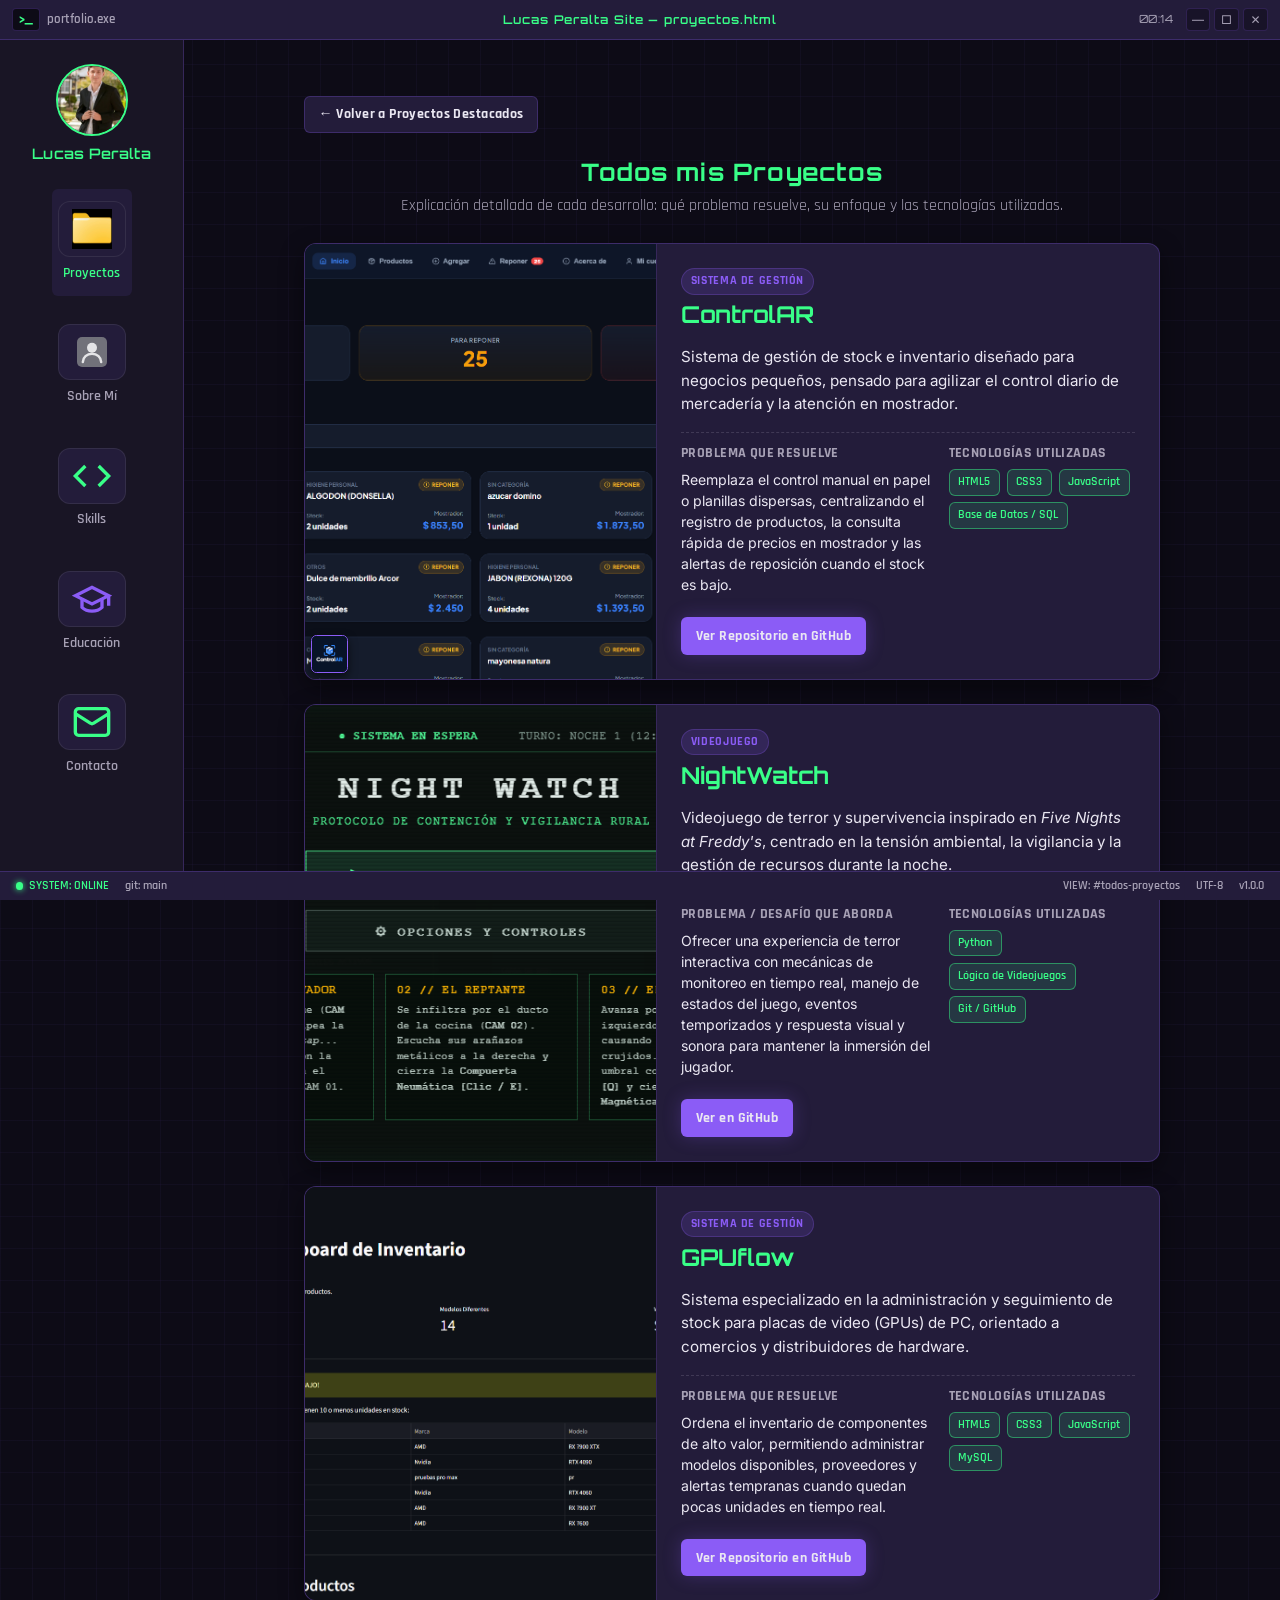
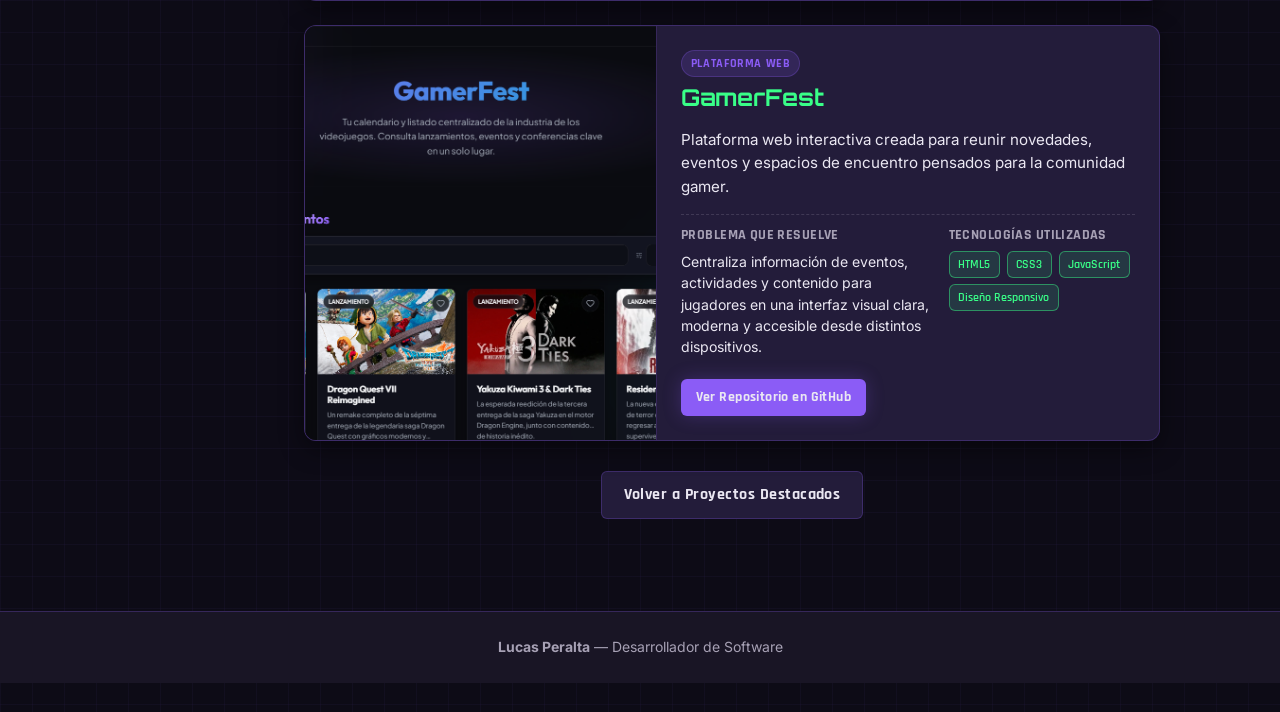
==== proyectos.html @ d5187423 "se modularizó el style.css y está todo más organizado" ====
<!DOCTYPE html>
<html lang="es">

<head>
    <meta charset="UTF-8">
    <meta name="viewport" content="width=device-width, initial-scale=1.0">
    <meta name="description"
        content="Catálogo completo de proyectos de Lucas Peralta: explicación detallada, tecnologías utilizadas y problemas que resuelve.">
    <title>Todos mis Proyectos — Lucas Peralta Site</title>
    <link rel="preconnect" href="https://fonts.googleapis.com">
    <link rel="preconnect" href="https://fonts.gstatic.com" crossorigin>
    <link
        href="https://fonts.googleapis.com/css2?family=Inter:wght@400;500;600&family=Orbitron:wght@600;700&family=Rajdhani:wght@600;700&display=swap"
        rel="stylesheet">
    <link rel="stylesheet" href="css/reset.css">
    <link rel="stylesheet" href="css/styles.css">
</head>

<body>
    <a href="#contenido-principal" class="skip-link">Saltar al contenido principal</a>
    <header class="window-topbar" role="banner">
        <div class="window-topbar__left">
            <span class="window-topbar__app-icon" aria-hidden="true">&gt;_</span>
            <span class="window-topbar__app-name">portfolio.exe</span>
        </div>

        <span class="window-topbar__title">Lucas Peralta Site — proyectos.html</span>

        <div class="window-topbar__right">
            <span id="system-clock" class="window-topbar__clock" aria-label="Hora local">--:--</span>
            <div class="window-controls" role="group" aria-label="Controles de ventana">
                <button type="button" id="btn-win-minimize" class="window-control-btn" title="Minimizar ventana"
                    aria-label="Minimizar ventana" aria-pressed="false">
                    <span aria-hidden="true">&#8212;</span>
                </button>
                <button type="button" id="btn-win-maximize" class="window-control-btn" title="Alternar ancho completo"
                    aria-label="Alternar ancho completo" aria-pressed="false">
                    <span aria-hidden="true">&#9633;</span>
                </button>
                <button type="button" id="btn-win-close" class="window-control-btn window-control-btn--close"
                    title="Abrir consola del sistema" aria-label="Cerrar ventana y abrir consola del sistema">
                    <span aria-hidden="true">&#10005;</span>
                </button>
            </div>
        </div>
    </header>

    <div id="minimized-banner" class="minimized-banner" hidden>
        <p>Ventana <strong>Lucas Peralta Site</strong> minimizada en segundo plano.</p>
        <button type="button" id="btn-win-restore" class="btn btn--primary btn--sm">Restaurar ventana</button>
    </div>

    <div class="app-layout">
        <aside class="sidebar-nav" aria-label="Navegación principal del portfolio">
            <div class="sidebar-nav__inner">
                <a href="index.html#inicio" class="sidebar-profile" aria-label="Ir al inicio - Lucas Peralta">
                    <span class="sidebar-profile__avatar">
                        <img src="assets/icons/WhatsApp%20Image%202026-11-20%20at%2013.54.47.jpeg"
                            alt="Fotografía de perfil de Lucas Peralta" width="72" height="72">
                    </span>
                    <span class="sidebar-profile__name">Lucas Peralta</span>
                </a>
                <button type="button" id="nav-toggle" class="nav-toggle" aria-expanded="false" aria-controls="nav-menu">
                    <svg class="nav-toggle__icon" viewBox="0 0 24 24" fill="none" stroke="currentColor" stroke-width="2"
                        aria-hidden="true">
                        <line x1="3" y1="6" x2="21" y2="6"></line>
                        <line x1="3" y1="12" x2="21" y2="12"></line>
                        <line x1="3" y1="18" x2="21" y2="18"></line>
                    </svg>
                    <span>Menú</span>
                </button>

                <nav aria-label="Secciones del sitio">
                    <ul id="nav-menu" class="nav-menu">
                        <li class="nav-menu__item">
                            <a href="proyectos.html" class="nav-link is-active" aria-current="page">
                                <span class="nav-link__icon-box" aria-hidden="true">
                                    <img src="assets/icons/images%20(1).jpg" alt="" width="40" height="40">
                                </span>
                                <span>Proyectos</span>
                            </a>
                        </li>
                        <li class="nav-menu__item">
                            <a href="index.html#sobre-mi" class="nav-link">
                                <span class="nav-link__icon-box" aria-hidden="true">
                                    <svg viewBox="0 0 48 48" fill="none">
                                        <rect x="6" y="6" width="36" height="36" rx="6" fill="#71717A" />
                                        <circle cx="24" cy="19" r="6" fill="#E4E4E7" />
                                        <path d="M13 36C13 30.4772 17.9249 26 24 26C30.0751 26 35 30.4772 35 36"
                                            stroke="#E4E4E7" stroke-width="3" stroke-linecap="round" />
                                    </svg>
                                </span>
                                <span>Sobre Mí</span>
                            </a>
                        </li>
                        <li class="nav-menu__item">
                            <a href="index.html#conocimientos" class="nav-link">
                                <span class="nav-link__icon-box" aria-hidden="true">
                                    <svg viewBox="0 0 24 24" fill="none" stroke="#39FF88" stroke-width="2">
                                        <polyline points="16 18 22 12 16 6"></polyline>
                                        <polyline points="8 6 2 12 8 18"></polyline>
                                    </svg>
                                </span>
                                <span>Skills</span>
                            </a>
                        </li>
                        <li class="nav-menu__item">
                            <a href="index.html#educacion" class="nav-link">
                                <span class="nav-link__icon-box" aria-hidden="true">
                                    <svg viewBox="0 0 24 24" fill="none" stroke="#8B5CF6" stroke-width="2">
                                        <path d="M22 10v6M2 10l10-5 10 5-10 5z"></path>
                                        <path d="M6 12v5c3 3 9 3 12 0v-5"></path>
                                    </svg>
                                </span>
                                <span>Educación</span>
                            </a>
                        </li>
                        <li class="nav-menu__item">
                            <a href="index.html#contacto" class="nav-link">
                                <span class="nav-link__icon-box" aria-hidden="true">
                                    <svg viewBox="0 0 24 24" fill="none" stroke="#39FF88" stroke-width="2">
                                        <rect x="2" y="4" width="20" height="16" rx="2"></rect>
                                        <path d="m22 7-8.97 5.7a1.94 1.94 0 0 1-2.06 0L2 7"></path>
                                    </svg>
                                </span>
                                <span>Contacto</span>
                            </a>
                        </li>
                    </ul>
                </nav>
            </div>
        </aside>

        <!-- Contenido Principal -->
        <main id="contenido-principal" class="main-content">

            <section id="todos-proyectos" class="section-block" aria-labelledby="titulo-todos-proyectos">
                <div class="page-back-bar reveal-item">
                    <a href="index.html#proyectos" class="btn btn--outline btn--sm">
                        &#8592; Volver a Proyectos Destacados
                    </a>
                </div>

                <div class="section-header">
                    <h1 id="titulo-todos-proyectos" class="section-title">Todos mis Proyectos</h1>
                    <p class="section-subtitle">
                        Explicación detallada de cada desarrollo: qué problema resuelve, su enfoque y las tecnologías
                        utilizadas.
                    </p>
                </div>

                <div class="projects-detail-list">

                    <!-- Proyecto 1: ControlAR -->
                    <article class="project-detail-card reveal-item">
                        <div class="project-detail-card__media">
                            <img src="assets/icons/Captura%20de%20pantalla%202026-11-19%20201051.png"
                                alt="Captura de pantalla del sistema ControlAR" width="480" height="300">
                            <span class="project-card__logo-badge" title="Logo oficial de ControlAR">
                                <img src="assets/icons/ControlARimagen.png" alt="Logo de ControlAR" width="38"
                                    height="38">
                            </span>
                        </div>

                        <div class="project-detail-card__content">
                            <div class="project-detail-card__header">
                                <span class="project-detail-card__category">Sistema de Gestión</span>
                                <h2 class="project-detail-card__title">ControlAR</h2>
                            </div>

                            <p class="project-detail-card__summary">
                                Sistema de gestión de stock e inventario diseñado para negocios pequeños, pensado para
                                agilizar el control diario de mercadería y la atención en mostrador.
                            </p>

                            <div class="project-detail-card__blocks">
                                <div class="project-detail-block">
                                    <h3 class="project-detail-block__heading">Problema que resuelve</h3>
                                    <p class="project-detail-block__text">
                                        Reemplaza el control manual en papel o planillas dispersas, centralizando el
                                        registro de productos, la consulta rápida de precios en mostrador y las alertas
                                        de reposición cuando el stock es bajo.
                                    </p>
                                </div>

                                <div class="project-detail-block">
                                    <h3 class="project-detail-block__heading">Tecnologías utilizadas</h3>
                                    <ul class="tech-tags" aria-label="Tecnologías de ControlAR">
                                        <li class="tech-tag">HTML5</li>
                                        <li class="tech-tag">CSS3</li>
                                        <li class="tech-tag">JavaScript</li>
                                        <li class="tech-tag">Base de Datos / SQL</li>
                                    </ul>
                                </div>
                            </div>

                            <div class="project-detail-card__actions">
                                <a href="https://github.com/lucasperalta10/ControlARsistema" target="_blank"
                                    rel="noopener noreferrer" class="btn btn--primary btn--sm">
                                    Ver Repositorio en GitHub
                                </a>
                            </div>
                        </div>
                    </article>

                    <!-- Proyecto 2: NightWatch -->
                    <article class="project-detail-card reveal-item">
                        <div class="project-detail-card__media">
                            <img src="assets/icons/Captura%20de%20pantalla%202026-11-19%20204404.png"
                                alt="Captura de pantalla del videojuego NightWatch" width="480" height="300">
                        </div>

                        <div class="project-detail-card__content">
                            <div class="project-detail-card__header">
                                <span class="project-detail-card__category">Videojuego</span>
                                <h2 class="project-detail-card__title">NightWatch</h2>
                            </div>

                            <p class="project-detail-card__summary">
                                Videojuego de terror y supervivencia inspirado en <em>Five Nights at Freddy's</em>,
                                centrado en la tensión ambiental, la vigilancia y la gestión de recursos durante la
                                noche.
                            </p>

                            <div class="project-detail-card__blocks">
                                <div class="project-detail-block">
                                    <h3 class="project-detail-block__heading">Problema / Desafío que aborda</h3>
                                    <p class="project-detail-block__text">
                                        Ofrecer una experiencia de terror interactiva con mecánicas de monitoreo en
                                        tiempo real, manejo de estados del juego, eventos temporizados y respuesta visual
                                        y sonora para mantener la inmersión del jugador.
                                    </p>
                                </div>

                                <div class="project-detail-block">
                                    <h3 class="project-detail-block__heading">Tecnologías utilizadas</h3>
                                    <ul class="tech-tags" aria-label="Tecnologías de NightWatch">
                                        <li class="tech-tag">Python</li>
                                        <li class="tech-tag">Lógica de Videojuegos</li>
                                        <li class="tech-tag">Git / GitHub</li>
                                    </ul>
                                </div>
                            </div>

                            <div class="project-detail-card__actions">
                                <a href="https://github.com/lucasperalta10" target="_blank" rel="noopener noreferrer"
                                    class="btn btn--primary btn--sm">
                                    Ver en GitHub
                                </a>
                            </div>
                        </div>
                    </article>

                    <!-- Proyecto 3: GPUflow -->
                    <article class="project-detail-card reveal-item">
                        <div class="project-detail-card__media">
                            <img src="assets/icons/Captura%20de%20pantalla%202026-11-19%20203819.png"
                                alt="Captura de pantalla del sistema GPUflow" width="480" height="300">
                        </div>

                        <div class="project-detail-card__content">
                            <div class="project-detail-card__header">
                                <span class="project-detail-card__category">Sistema de Gestión</span>
                                <h2 class="project-detail-card__title">GPUflow</h2>
                            </div>

                            <p class="project-detail-card__summary">
                                Sistema especializado en la administración y seguimiento de stock para placas de video
                                (GPUs) de PC, orientado a comercios y distribuidores de hardware.
                            </p>

                            <div class="project-detail-card__blocks">
                                <div class="project-detail-block">
                                    <h3 class="project-detail-block__heading">Problema que resuelve</h3>
                                    <p class="project-detail-block__text">
                                        Ordena el inventario de componentes de alto valor, permitiendo administrar
                                        modelos disponibles, proveedores y alertas tempranas cuando quedan pocas
                                        unidades en tiempo real.
                                    </p>
                                </div>

                                <div class="project-detail-block">
                                    <h3 class="project-detail-block__heading">Tecnologías utilizadas</h3>
                                    <ul class="tech-tags" aria-label="Tecnologías de GPUflow">
                                        <li class="tech-tag">HTML5</li>
                                        <li class="tech-tag">CSS3</li>
                                        <li class="tech-tag">JavaScript</li>
                                        <li class="tech-tag">MySQL</li>
                                    </ul>
                                </div>
                            </div>

                            <div class="project-detail-card__actions">
                                <a href="https://github.com/lucasperalta10/GPUflowRenovado" target="_blank"
                                    rel="noopener noreferrer" class="btn btn--primary btn--sm">
                                    Ver Repositorio en GitHub
                                </a>
                            </div>
                        </div>
                    </article>

                    <!-- Proyecto 4: GamerFest -->
                    <article class="project-detail-card reveal-item">
                        <div class="project-detail-card__media">
                            <img src="assets/icons/Captura%20de%20pantalla%202026-11-19%20205511.png"
                                alt="Captura de pantalla de la plataforma GamerFest" width="480" height="300">
                        </div>

                        <div class="project-detail-card__content">
                            <div class="project-detail-card__header">
                                <span class="project-detail-card__category">Plataforma Web</span>
                                <h2 class="project-detail-card__title">GamerFest</h2>
                            </div>

                            <p class="project-detail-card__summary">
                                Plataforma web interactiva creada para reunir novedades, eventos y espacios de encuentro
                                pensados para la comunidad gamer.
                            </p>

                            <div class="project-detail-card__blocks">
                                <div class="project-detail-block">
                                    <h3 class="project-detail-block__heading">Problema que resuelve</h3>
                                    <p class="project-detail-block__text">
                                        Centraliza información de eventos, actividades y contenido para jugadores en una
                                        interfaz visual clara, moderna y accesible desde distintos dispositivos.
                                    </p>
                                </div>

                                <div class="project-detail-block">
                                    <h3 class="project-detail-block__heading">Tecnologías utilizadas</h3>
                                    <ul class="tech-tags" aria-label="Tecnologías de GamerFest">
                                        <li class="tech-tag">HTML5</li>
                                        <li class="tech-tag">CSS3</li>
                                        <li class="tech-tag">JavaScript</li>
                                        <li class="tech-tag">Diseño Responsivo</li>
                                    </ul>
                                </div>
                            </div>

                            <div class="project-detail-card__actions">
                                <a href="https://github.com/lucasperalta10/GamerFest" target="_blank"
                                    rel="noopener noreferrer" class="btn btn--primary btn--sm">
                                    Ver Repositorio en GitHub
                                </a>
                            </div>
                        </div>
                    </article>

                </div>

                <div class="section-cta">
                    <a href="index.html#proyectos" class="btn btn--outline">Volver a Proyectos Destacados</a>
                </div>
            </section>

        </main>
    </div>

    <!-- Pie de página -->
    <footer class="site-footer">
        <div class="site-footer__inner">
            <p><strong>Lucas Peralta</strong> — Desarrollador de Software</p>
        </div>
    </footer>

    <!-- Barra de estado inferior estilo Software / IDE -->
    <div class="status-bar" role="status" aria-label="Estado del sistema">
        <div class="status-bar__left">
            <span class="status-bar__item status-bar__item--online">
                <span class="status-dot" aria-hidden="true"></span>
                SYSTEM: ONLINE
            </span>
            <span class="status-bar__item status-bar__hide-xs">git: main</span>
        </div>
        <div class="status-bar__right">
            <span id="status-active-view" class="status-bar__item">VIEW: #todos-proyectos</span>
            <span class="status-bar__item status-bar__hide-xs">UTF-8</span>
            <span class="status-bar__item">v1.0.0</span>
        </div>
    </div>

    <!-- Consola / Terminal del Sistema -->
    <div id="system-terminal" class="terminal-overlay" role="dialog" aria-modal="true"
        aria-labelledby="terminal-title" hidden>
        <div class="terminal-window">
            <div class="terminal-window__header">
                <div class="terminal-window__title-group">
                    <span class="terminal-window__badge" aria-hidden="true">&gt;_</span>
                    <span id="terminal-title" class="terminal-window__title">terminal.exe — lucas@portfolio</span>
                </div>
                <button type="button" id="btn-terminal-exit" class="btn btn--outline btn--sm">
                    Volver a portfolio.exe
                </button>
            </div>
            <div id="terminal-body" class="terminal-window__body">
                <div id="terminal-output" class="terminal-output" aria-live="polite"></div>
                <form id="terminal-form" class="terminal-input-row" autocomplete="off">
                    <label for="terminal-input" class="terminal-prompt-label">lucas@portfolio:~$</label>
                    <input type="text" id="terminal-input" class="terminal-input" spellcheck="false"
                        aria-label="Ingresar comando en la consola">
                </form>
            </div>
        </div>
    </div>

    <script src="js/main.js"></script>
    <script src="js/terminal.js"></script>
</body>

</html>
---- css/styles.css ----
/* ==========================================================================
   Portfolio Personal — Lucas Peralta
   Hoja de estilos principal modularizada según Atomic Design
   ========================================================================== */

/* 1. ÁTOMOS (Tokens, Base y Componentes Básicos) */
@import url('atoms/variables.css');
@import url('atoms/base.css');
@import url('atoms/buttons-tags.css');

/* 2. MOLÉCULAS (Unidades funcionales simples) */
@import url('molecules/cards.css');

/* 3. ORGANISMOS (Secciones complejas y bloques funcionales) */
@import url('organisms/sections.css');
@import url('organisms/terminal.css');

/* 4. PLANTILLAS Y PÁGINAS (Layout general y responsive de escritorio) */
@import url('templates/layout.css');
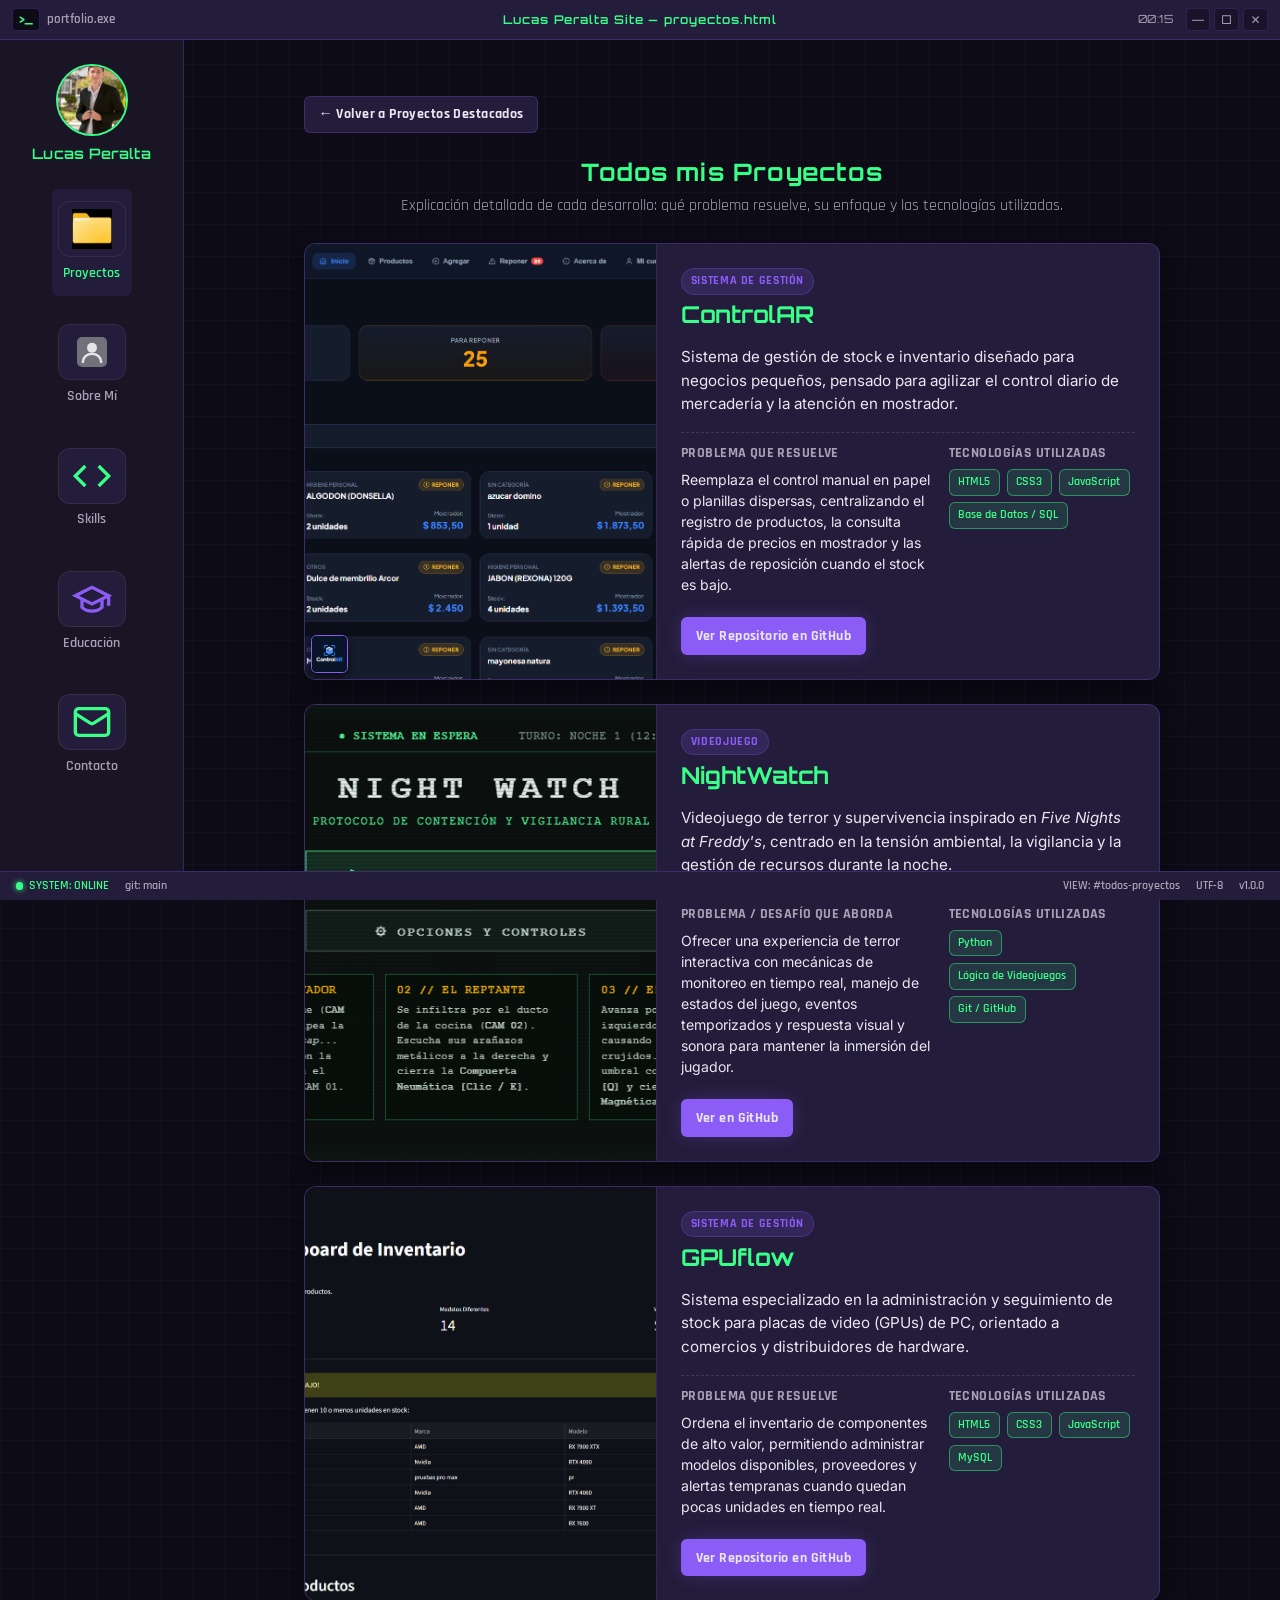
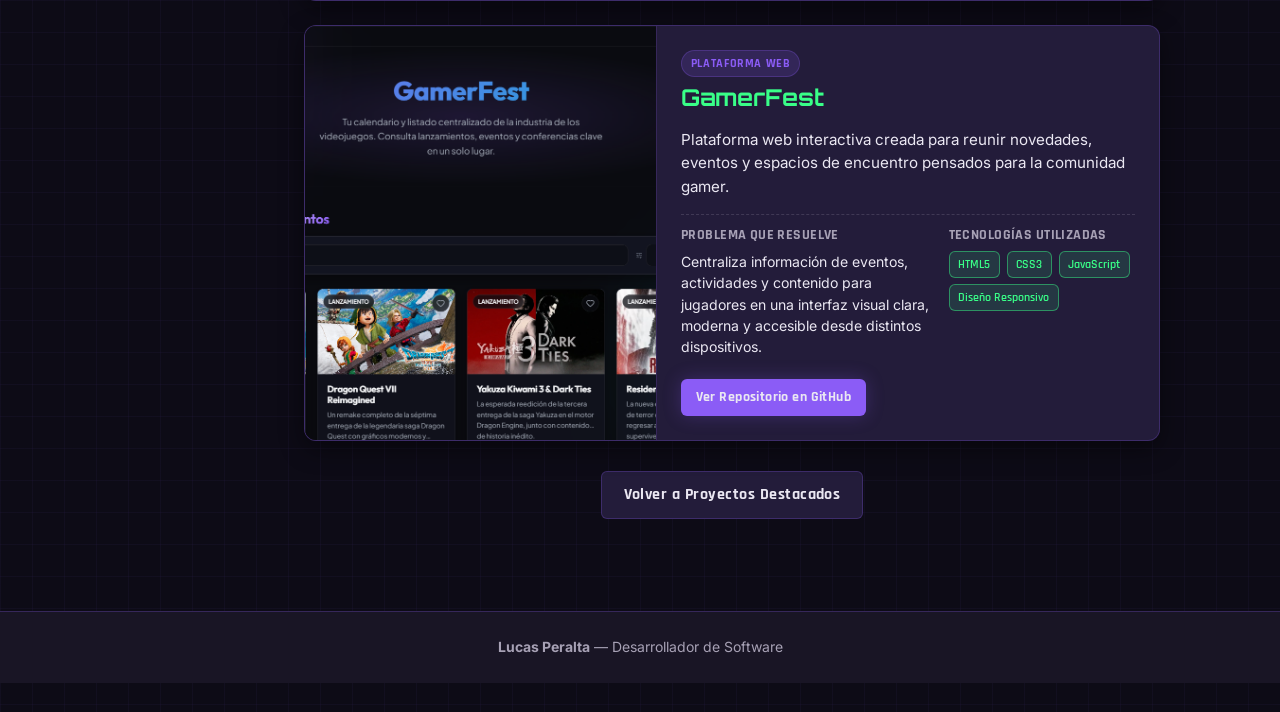
==== commit 7c09d5f1: "se quitaron los import de style..css que generaban varios errores en la web" ====
--- a/proyectos.html
+++ b/proyectos.html
@@ -13,7 +13,13 @@
         href="https://fonts.googleapis.com/css2?family=Inter:wght@400;500;600&family=Orbitron:wght@600;700&family=Rajdhani:wght@600;700&display=swap"
         rel="stylesheet">
     <link rel="stylesheet" href="css/reset.css">
-    <link rel="stylesheet" href="css/styles.css">
+    <link rel="stylesheet" href="css/atoms/variables.css">
+    <link rel="stylesheet" href="css/atoms/base.css">
+    <link rel="stylesheet" href="css/atoms/buttons-tags.css">
+    <link rel="stylesheet" href="css/molecules/cards.css">
+    <link rel="stylesheet" href="css/organisms/sections.css">
+    <link rel="stylesheet" href="css/organisms/terminal.css">
+    <link rel="stylesheet" href="css/templates/layout.css">
 </head>
 
 <body>
--- a/css/atoms/variables.css
+++ b/css/atoms/variables.css
@@ -0,0 +1,52 @@
+/* ==========================================================================
+   ÁTOMOS: Tokens de Diseño (Variables CSS globales)
+   ========================================================================== */
+
+:root {
+  --color-bg: #0D0B16;
+  --color-surface: #191525;
+  --color-surface-elevated: #231C3A;
+  --color-primary: #8B5CF6;
+  --color-primary-hover: #9F75FF;
+  --color-primary-soft: rgba(139, 92, 246, 0.16);
+  --color-accent: #39FF88;
+  --color-accent-soft: rgba(57, 255, 136, 0.12);
+  --color-text: #EAE7F2;
+  --color-text-muted: #A7A1B5;
+  --color-border: rgba(139, 92, 246, 0.25);
+  --color-border-strong: rgba(57, 255, 136, 0.45);
+  --color-warning: #FBBF24;
+  --color-warning-bg: rgba(251, 191, 36, 0.12);
+  --color-error: #F87171;
+  --color-error-bg: rgba(248, 113, 113, 0.12);
+
+  /* Tipografías con fallbacks seguros de sistema */
+  --font-heading: 'Orbitron', 'Segoe UI', Roboto, Helvetica, Arial, sans-serif;
+  --font-subheading: 'Rajdhani', 'Segoe UI', Roboto, Helvetica, Arial, sans-serif;
+  --font-body: 'Inter', system-ui, -apple-system, 'Segoe UI', Roboto, sans-serif;
+
+  /* Espaciados y layout */
+  --space-xs: 0.375rem;
+  --space-sm: 0.75rem;
+  --space-md: 1rem;
+  --space-lg: 1.5rem;
+  --space-xl: 2.25rem;
+  --space-2xl: 3.5rem;
+
+  --radius-sm: 0.375rem;
+  --radius-md: 0.75rem;
+  --radius-lg: 1rem;
+  --radius-full: 9999px;
+
+  --topbar-height: 2.5rem;
+  --statusbar-height: 1.85rem;
+  --mobile-nav-height: 4.25rem;
+  --sidebar-width: 11.5rem;
+  --container-max: 72rem;
+
+  --shadow-card: 0 8px 24px rgba(0, 0, 0, 0.45);
+  --shadow-glow: 0 0 18px rgba(139, 92, 246, 0.25);
+  --transition-fast: 180ms ease;
+  --transition-base: 260ms ease;
+}
+
--- a/css/atoms/base.css
+++ b/css/atoms/base.css
@@ -0,0 +1,89 @@
+/* ==========================================================================
+   ÁTOMOS: Base, Accesibilidad y Elementos Primitivos
+   ========================================================================== */
+
+body {
+  background-color: var(--color-bg);
+  background-image:
+    linear-gradient(rgba(139, 92, 246, 0.045) 1px, transparent 1px),
+    linear-gradient(90deg, rgba(139, 92, 246, 0.045) 1px, transparent 1px);
+  background-size: 32px 32px;
+  color: var(--color-text);
+  font-family: var(--font-body);
+  overflow-x: hidden;
+}
+
+/* Scrollbar personalizada estilo software oscuro */
+::-webkit-scrollbar {
+  width: 8px;
+  height: 8px;
+}
+
+::-webkit-scrollbar-track {
+  background: var(--color-bg);
+}
+
+::-webkit-scrollbar-thumb {
+  background: var(--color-surface-elevated);
+  border: 1px solid var(--color-border);
+  border-radius: var(--radius-full);
+}
+
+::-webkit-scrollbar-thumb:hover {
+  background: var(--color-primary);
+}
+
+/* Desplazamiento con margen para que los títulos nunca queden ocultos bajo barras fijas */
+section[id] {
+  scroll-margin-top: calc(var(--topbar-height) + var(--mobile-nav-height) + 1rem);
+}
+
+/* Foco visible de alto contraste para navegación por teclado */
+:focus-visible {
+  outline: 2px solid var(--color-accent);
+  outline-offset: 3px;
+}
+
+/* Enlace de salto directo al contenido principal */
+.skip-link {
+  position: absolute;
+  top: -100%;
+  left: var(--space-md);
+  z-index: 1000;
+  padding: var(--space-sm) var(--space-md);
+  background-color: var(--color-primary);
+  color: var(--color-text);
+  font-family: var(--font-subheading);
+  font-weight: 700;
+  border-radius: var(--radius-sm);
+  transition: top var(--transition-fast);
+}
+
+.skip-link:focus {
+  top: var(--space-sm);
+}
+
+.sr-only {
+  position: absolute;
+  width: 1px;
+  height: 1px;
+  padding: 0;
+  margin: -1px;
+  overflow: hidden;
+  clip: rect(0, 0, 0, 0);
+  white-space: nowrap;
+  border: 0;
+}
+
+/* Animaciones discretas de aparición */
+.reveal-item {
+  opacity: 1;
+  transform: translateY(0);
+  transition: opacity 320ms ease-out, transform 320ms ease-out;
+}
+
+.js-enabled .reveal-item.is-hidden {
+  opacity: 0;
+  transform: translateY(14px);
+}
+
--- a/css/atoms/buttons-tags.css
+++ b/css/atoms/buttons-tags.css
@@ -0,0 +1,155 @@
+/* ==========================================================================
+   ÁTOMOS: Botones, Tags, Badges y Campos de Formulario
+   ========================================================================== */
+
+/* Botones */
+.btn {
+  display: inline-flex;
+  align-items: center;
+  justify-content: center;
+  gap: 0.5rem;
+  padding: 0.65rem 1.35rem;
+  border-radius: var(--radius-sm);
+  font-family: var(--font-subheading);
+  font-size: 1rem;
+  font-weight: 700;
+  letter-spacing: 0.03em;
+  transition: transform var(--transition-fast), background-color var(--transition-fast), border-color var(--transition-fast), box-shadow var(--transition-fast);
+}
+
+.btn:hover {
+  transform: translateY(-2px);
+}
+
+.btn:active {
+  transform: translateY(0);
+}
+
+.btn--primary {
+  background-color: var(--color-primary);
+  color: var(--color-text);
+  border: 1px solid transparent;
+  box-shadow: var(--shadow-glow);
+}
+
+.btn--primary:hover {
+  background-color: var(--color-primary-hover);
+}
+
+.btn--outline {
+  background-color: var(--color-surface-elevated);
+  color: var(--color-text);
+  border: 1px solid var(--color-border);
+}
+
+.btn--outline:hover {
+  border-color: var(--color-accent);
+  color: var(--color-accent);
+}
+
+.btn--sm {
+  padding: 0.4rem 0.85rem;
+  font-size: 0.875rem;
+}
+
+/* Badges y Tags */
+.tech-tags {
+  display: flex;
+  flex-wrap: wrap;
+  gap: 0.4rem;
+}
+
+.tech-tag {
+  font-family: var(--font-subheading);
+  font-size: 0.78rem;
+  font-weight: 600;
+  color: var(--color-accent);
+  background-color: var(--color-accent-soft);
+  border: 1px solid var(--color-border-strong);
+  padding: 0.15rem 0.55rem;
+  border-radius: var(--radius-sm);
+}
+
+.project-link-tag {
+  font-family: var(--font-subheading);
+  font-size: 0.75rem;
+  font-weight: 600;
+  padding: 0.15rem 0.5rem;
+  border-radius: var(--radius-sm);
+  background-color: rgba(139, 92, 246, 0.14);
+  color: var(--color-text-muted);
+  border: 1px dashed var(--color-border);
+}
+
+.pending-badge {
+  display: inline-flex;
+  align-items: center;
+  gap: 0.35rem;
+  padding: 0.15rem 0.55rem;
+  font-family: var(--font-subheading);
+  font-size: 0.78rem;
+  font-weight: 600;
+  letter-spacing: 0.03em;
+  color: var(--color-warning);
+  background-color: var(--color-warning-bg);
+  border: 1px dashed rgba(251, 191, 36, 0.45);
+  border-radius: var(--radius-full);
+}
+
+/* Controles de Entrada (Inputs / Textareas) */
+.form-control {
+  width: 100%;
+  padding: 0.65rem 0.85rem;
+  background-color: var(--color-bg);
+  border: 1px solid var(--color-border);
+  border-radius: var(--radius-sm);
+  color: var(--color-text);
+  font-size: 0.95rem;
+  transition: border-color var(--transition-fast), box-shadow var(--transition-fast);
+}
+
+.form-control::placeholder {
+  color: rgba(167, 161, 181, 0.55);
+}
+
+.form-control:hover {
+  border-color: var(--color-primary);
+}
+
+.form-control:focus {
+  border-color: var(--color-accent);
+  box-shadow: 0 0 0 3px var(--color-accent-soft);
+  outline: none;
+}
+
+.form-control[aria-invalid="true"] {
+  border-color: var(--color-error);
+}
+
+textarea.form-control {
+  min-height: 7.5rem;
+  resize: vertical;
+}
+
+.form-label {
+  font-family: var(--font-subheading);
+  font-size: 0.95rem;
+  font-weight: 700;
+  color: var(--color-text);
+  display: flex;
+  align-items: center;
+  justify-content: space-between;
+}
+
+.form-label__optional {
+  font-size: 0.8rem;
+  font-weight: 400;
+  color: var(--color-text-muted);
+}
+
+.form-error {
+  font-size: 0.82rem;
+  color: var(--color-error);
+  min-height: 1.15rem;
+}
+
--- a/css/molecules/cards.css
+++ b/css/molecules/cards.css
@@ -0,0 +1,339 @@
+/* ==========================================================================
+   MOLÉCULAS: Componentes Simples y Unidades Reutilizables
+   ========================================================================== */
+
+/* Grupo de Formulario (Label + Input + Error) */
+.form-group {
+  display: flex;
+  flex-direction: column;
+  gap: 0.35rem;
+}
+
+.form-status {
+  padding: var(--space-sm) var(--space-md);
+  border-radius: var(--radius-sm);
+  font-size: 0.9rem;
+  display: none;
+}
+
+.form-status.is-visible {
+  display: block;
+}
+
+.form-status--info {
+  background-color: var(--color-warning-bg);
+  border: 1px solid rgba(251, 191, 36, 0.5);
+  color: var(--color-text);
+}
+
+.form-status--error {
+  background-color: var(--color-error-bg);
+  border: 1px solid var(--color-error);
+  color: var(--color-text);
+}
+
+/* Enlaces del Menú de Navegación */
+.nav-link {
+  display: flex;
+  align-items: center;
+  gap: var(--space-sm);
+  padding: 0.5rem 0.75rem;
+  border-radius: var(--radius-sm);
+  font-family: var(--font-subheading);
+  font-size: 0.95rem;
+  font-weight: 600;
+  color: var(--color-text-muted);
+  transition: color var(--transition-fast), background-color var(--transition-fast), transform var(--transition-fast);
+}
+
+.nav-link:hover,
+.nav-link.is-active {
+  color: var(--color-accent);
+  background-color: var(--color-surface-elevated);
+}
+
+.nav-link__icon-box {
+  width: 2rem;
+  height: 2rem;
+  border-radius: var(--radius-sm);
+  display: flex;
+  align-items: center;
+  justify-content: center;
+  flex-shrink: 0;
+  background-color: var(--color-surface-elevated);
+  border: 1px solid rgba(255, 255, 255, 0.08);
+}
+
+.nav-link__icon-box svg,
+.nav-link__icon-box img {
+  width: 1.35rem;
+  height: 1.35rem;
+}
+
+/* Perfil en la barra lateral (Avatar + Nombre) */
+.sidebar-profile {
+  display: flex;
+  align-items: center;
+  gap: var(--space-sm);
+  text-decoration: none;
+}
+
+.sidebar-profile__avatar {
+  width: 2.5rem;
+  height: 2.5rem;
+  border-radius: var(--radius-full);
+  background-color: var(--color-surface-elevated);
+  border: 2px solid var(--color-accent);
+  overflow: hidden;
+  flex-shrink: 0;
+  display: flex;
+  align-items: center;
+  justify-content: center;
+}
+
+.sidebar-profile__avatar img {
+  width: 100%;
+  height: 100%;
+  object-fit: cover;
+  object-position: center 18%;
+}
+
+.sidebar-profile__name {
+  font-family: var(--font-heading);
+  font-size: 0.85rem;
+  font-weight: 600;
+  color: var(--color-accent);
+  letter-spacing: 0.03em;
+}
+
+/* Botón menú móvil accesible */
+.nav-toggle {
+  display: inline-flex;
+  align-items: center;
+  gap: 0.4rem;
+  padding: 0.4rem 0.75rem;
+  background-color: var(--color-surface-elevated);
+  border: 1px solid var(--color-border);
+  border-radius: var(--radius-sm);
+  color: var(--color-text);
+  font-family: var(--font-subheading);
+  font-size: 0.9rem;
+  font-weight: 600;
+  transition: border-color var(--transition-fast), background-color var(--transition-fast);
+}
+
+.nav-toggle:hover {
+  border-color: var(--color-accent);
+}
+
+.nav-toggle__icon {
+  width: 1.15rem;
+  height: 1.15rem;
+}
+
+/* Tarjeta resumida de skill en portada */
+.quick-skill-tile {
+  background-color: var(--color-surface);
+  border: 1px solid var(--color-border);
+  border-radius: var(--radius-md);
+  padding: var(--space-md);
+  display: flex;
+  flex-direction: column;
+  align-items: center;
+  gap: var(--space-xs);
+  transition: transform var(--transition-fast), border-color var(--transition-fast);
+}
+
+.quick-skill-tile:hover {
+  transform: translateY(-3px);
+  border-color: var(--color-accent);
+}
+
+.quick-skill-tile__icon {
+  width: 4.25rem;
+  height: 4.25rem;
+  object-fit: contain;
+  background-color: #FFFFFF;
+  border-radius: 0.35rem;
+  padding: 0.2rem;
+}
+
+.quick-skill-tile__name {
+  font-family: var(--font-subheading);
+  font-size: 0.9rem;
+  font-weight: 700;
+  color: var(--color-text);
+}
+
+/* Tarjeta individual de habilidad (Skills completas) */
+.skill-card {
+  background-color: var(--color-surface);
+  border: 1px solid var(--color-border);
+  border-radius: var(--radius-md);
+  padding: var(--space-sm) var(--space-md);
+  display: flex;
+  align-items: center;
+  gap: var(--space-md);
+  transition: border-color var(--transition-fast), transform var(--transition-fast);
+}
+
+.skill-card:hover {
+  border-color: var(--color-primary);
+  transform: translateY(-2px);
+}
+
+.skill-card__icon {
+  width: 3.25rem;
+  height: 3.25rem;
+  object-fit: contain;
+  flex-shrink: 0;
+  background-color: #FFFFFF;
+  border-radius: 0.35rem;
+  padding: 0.2rem;
+}
+
+.skill-card__info {
+  display: flex;
+  flex-direction: column;
+  gap: 0.25rem;
+  min-width: 0;
+}
+
+.skill-card__name {
+  font-family: var(--font-subheading);
+  font-size: 1.05rem;
+  font-weight: 700;
+  color: var(--color-text);
+}
+
+.skill-card__level {
+  display: flex;
+  flex-wrap: wrap;
+  align-items: center;
+  gap: 0.45rem;
+}
+
+.skill-card__stars {
+  color: #FBBF24;
+  font-size: 0.9rem;
+  letter-spacing: 0.1em;
+}
+
+.skill-card__stars-empty {
+  color: var(--color-text-muted);
+  opacity: 0.35;
+}
+
+.skill-card__status {
+  font-family: var(--font-subheading);
+  font-size: 0.78rem;
+  font-weight: 700;
+  padding: 0.1rem 0.5rem;
+  border-radius: var(--radius-full);
+  background-color: var(--color-primary-soft);
+  color: var(--color-accent);
+  border: 1px solid var(--color-border);
+}
+
+/* Tarjeta de Reseña */
+.review-card {
+  background-color: var(--color-surface-elevated);
+  border: 1px dashed var(--color-border);
+  border-radius: var(--radius-md);
+  padding: var(--space-md);
+  text-align: center;
+  display: flex;
+  flex-direction: column;
+  align-items: center;
+  gap: var(--space-xs);
+}
+
+.review-card__client {
+  font-family: var(--font-heading);
+  font-size: 0.9rem;
+  color: var(--color-accent);
+}
+
+.review-card__text {
+  font-family: var(--font-subheading);
+  font-size: 0.9rem;
+  color: var(--color-text-muted);
+}
+
+/* Tarjeta de Educación */
+.education-card {
+  background-color: var(--color-surface);
+  border: 1px dashed var(--color-border);
+  border-radius: var(--radius-md);
+  padding: var(--space-lg);
+  display: flex;
+  flex-direction: column;
+  gap: var(--space-sm);
+}
+
+.education-card__title {
+  font-family: var(--font-heading);
+  font-size: 1rem;
+  color: var(--color-accent);
+}
+
+.education-card__list {
+  display: flex;
+  flex-direction: column;
+  gap: var(--space-xs);
+  font-size: 0.92rem;
+  color: var(--color-text-muted);
+}
+
+.education-card__list strong {
+  color: var(--color-text);
+  font-family: var(--font-subheading);
+}
+
+/* Canales de Contacto Directo */
+.contact-channel-item {
+  background-color: var(--color-surface-elevated);
+  border: 1px solid var(--color-border);
+  border-radius: var(--radius-sm);
+  padding: var(--space-sm) var(--space-md);
+  display: flex;
+  flex-direction: column;
+  gap: 0.2rem;
+}
+
+.contact-channel-item__label {
+  font-family: var(--font-subheading);
+  font-size: 0.85rem;
+  font-weight: 700;
+  color: var(--color-text-muted);
+  text-transform: uppercase;
+}
+
+.contact-channel-item__value {
+  font-size: 0.95rem;
+  color: var(--color-text);
+  word-break: break-word;
+}
+
+/* Bloque de detalle en ficha extendida de proyecto */
+.project-detail-block {
+  display: flex;
+  flex-direction: column;
+  gap: 0.4rem;
+}
+
+.project-detail-block__heading {
+  font-family: var(--font-subheading);
+  font-size: 0.88rem;
+  font-weight: 700;
+  letter-spacing: 0.03em;
+  text-transform: uppercase;
+  color: var(--color-text-muted);
+}
+
+.project-detail-block__text {
+  font-size: 0.88rem;
+  line-height: 1.5;
+  color: var(--color-text);
+}
+
--- a/css/organisms/sections.css
+++ b/css/organisms/sections.css
@@ -0,0 +1,737 @@
+/* ==========================================================================
+   ORGANISMOS: Secciones, Grillas y Componentes Complejos
+   ========================================================================== */
+
+/* 1. Header de Ventana (Window Topbar) */
+.window-topbar {
+  position: sticky;
+  top: 0;
+  z-index: 100;
+  height: var(--topbar-height);
+  background-color: var(--color-surface-elevated);
+  border-bottom: 1px solid var(--color-border);
+  display: grid;
+  grid-template-columns: 1fr auto 1fr;
+  align-items: center;
+  padding: 0 var(--space-sm);
+  gap: var(--space-xs);
+}
+
+.window-topbar__left {
+  display: flex;
+  align-items: center;
+  gap: 0.4rem;
+  min-width: 0;
+}
+
+.window-topbar__app-icon {
+  font-family: var(--font-heading);
+  font-size: 0.72rem;
+  font-weight: 700;
+  color: var(--color-accent);
+  background-color: var(--color-bg);
+  border: 1px solid var(--color-border);
+  padding: 0.1rem 0.35rem;
+  border-radius: 0.25rem;
+  flex-shrink: 0;
+}
+
+.window-topbar__app-name {
+  display: none;
+  font-family: var(--font-subheading);
+  font-size: 0.8rem;
+  font-weight: 600;
+  color: var(--color-text-muted);
+  white-space: nowrap;
+  overflow: hidden;
+  text-overflow: ellipsis;
+}
+
+@media (min-width: 520px) {
+  .window-topbar__app-name {
+    display: inline;
+  }
+}
+
+.window-topbar__title {
+  font-family: var(--font-heading);
+  font-size: 0.75rem;
+  font-weight: 600;
+  letter-spacing: 0.08em;
+  color: var(--color-accent);
+  text-align: center;
+  white-space: nowrap;
+}
+
+.window-topbar__right {
+  display: flex;
+  align-items: center;
+  justify-content: flex-end;
+  gap: var(--space-sm);
+}
+
+.window-topbar__clock {
+  display: none;
+  font-family: var(--font-heading);
+  font-size: 0.7rem;
+  color: var(--color-text-muted);
+  letter-spacing: 0.05em;
+}
+
+@media (min-width: 640px) {
+  .window-topbar__clock {
+    display: inline;
+  }
+}
+
+.window-controls {
+  display: flex;
+  align-items: center;
+  gap: 0.25rem;
+}
+
+.window-control-btn {
+  width: 1.55rem;
+  height: 1.45rem;
+  display: inline-flex;
+  align-items: center;
+  justify-content: center;
+  border-radius: 0.25rem;
+  font-size: 0.75rem;
+  line-height: 1;
+  color: var(--color-text-muted);
+  background-color: rgba(13, 11, 22, 0.45);
+  border: 1px solid rgba(139, 92, 246, 0.2);
+  transition: background-color var(--transition-fast), color var(--transition-fast), border-color var(--transition-fast);
+}
+
+.window-control-btn:hover {
+  background-color: var(--color-primary-soft);
+  color: var(--color-text);
+  border-color: var(--color-primary);
+}
+
+.window-control-btn--close:hover {
+  background-color: rgba(248, 113, 113, 0.22);
+  color: var(--color-error);
+  border-color: var(--color-error);
+}
+
+.minimized-banner {
+  margin: var(--space-xl) auto;
+  max-width: 28rem;
+  padding: var(--space-lg);
+  background-color: var(--color-surface);
+  border: 1px solid var(--color-border);
+  border-radius: var(--radius-md);
+  text-align: center;
+  display: flex;
+  flex-direction: column;
+  align-items: center;
+  gap: var(--space-md);
+  box-shadow: var(--shadow-card);
+}
+
+.minimized-banner[hidden] {
+  display: none;
+}
+
+body.is-window-minimized .app-layout,
+body.is-window-minimized .site-footer {
+  display: none;
+}
+
+body.is-window-maximized .main-content {
+  max-width: 100%;
+}
+
+/* 2. Barra Lateral de Navegación (Sidebar Nav) */
+.sidebar-nav {
+  position: sticky;
+  top: var(--topbar-height);
+  z-index: 90;
+  background-color: var(--color-surface);
+  border-bottom: 1px solid var(--color-border);
+  padding: var(--space-sm) var(--space-md);
+}
+
+.sidebar-nav__inner {
+  display: flex;
+  align-items: center;
+  justify-content: space-between;
+  gap: var(--space-sm);
+  max-width: var(--container-max);
+  margin: 0 auto;
+}
+
+.nav-menu {
+  display: none;
+  flex-direction: column;
+  gap: var(--space-xs);
+  margin-top: var(--space-sm);
+  padding-top: var(--space-sm);
+  border-top: 1px solid var(--color-border);
+}
+
+.nav-menu.is-open {
+  display: flex;
+}
+
+/* 3. Hero Card (Presentación de Inicio) */
+.hero-card {
+  background: linear-gradient(180deg, rgba(35, 28, 58, 0.55) 0%, rgba(25, 21, 37, 0.85) 100%);
+  border: 1px solid var(--color-border);
+  border-radius: var(--radius-lg);
+  padding: var(--space-xl) var(--space-lg);
+  text-align: center;
+  display: flex;
+  flex-direction: column;
+  align-items: center;
+  gap: var(--space-md);
+  box-shadow: var(--shadow-card);
+}
+
+.hero-card__eyebrow {
+  font-family: var(--font-subheading);
+  font-size: 0.9rem;
+  font-weight: 700;
+  text-transform: uppercase;
+  letter-spacing: 0.1em;
+  color: var(--color-primary);
+}
+
+.hero-card__title {
+  font-family: var(--font-heading);
+  font-size: clamp(1.5rem, 5vw, 2.25rem);
+  color: var(--color-accent);
+  letter-spacing: 0.04em;
+}
+
+.hero-card__lead {
+  font-size: clamp(1rem, 2.5vw, 1.15rem);
+  color: var(--color-text);
+  max-width: 38rem;
+  line-height: 1.65;
+}
+
+.hero-card__actions {
+  display: flex;
+  flex-wrap: wrap;
+  align-items: center;
+  justify-content: center;
+  gap: var(--space-sm);
+  margin-top: var(--space-xs);
+}
+
+/* 4. Grilla de Habilidades Rápidas (Inicio) */
+.quick-skills {
+  display: flex;
+  flex-direction: column;
+  align-items: center;
+  gap: var(--space-md);
+}
+
+.quick-skills__grid {
+  display: grid;
+  grid-template-columns: repeat(2, minmax(5.5rem, 7rem));
+  gap: var(--space-md);
+  justify-content: center;
+}
+
+@media (min-width: 480px) {
+  .quick-skills__grid {
+    grid-template-columns: repeat(4, minmax(5.5rem, 6.75rem));
+  }
+}
+
+/* 5. Grilla y Tarjetas de Proyectos Destacados */
+.projects-grid {
+  display: grid;
+  grid-template-columns: repeat(2, minmax(0, 1fr));
+  gap: var(--space-sm);
+}
+
+@media (max-width: 329px) {
+  .projects-grid {
+    grid-template-columns: 1fr;
+  }
+}
+
+@media (min-width: 640px) {
+  .projects-grid {
+    gap: var(--space-lg);
+  }
+}
+
+.project-card {
+  background-color: var(--color-surface-elevated);
+  border: 1px solid var(--color-border);
+  border-radius: var(--radius-md);
+  overflow: hidden;
+  display: flex;
+  flex-direction: column;
+  box-shadow: var(--shadow-card);
+  transition: transform var(--transition-base), border-color var(--transition-base);
+}
+
+.project-card:hover {
+  transform: translateY(-3px);
+  border-color: var(--color-primary);
+}
+
+.project-card__media {
+  position: relative;
+  aspect-ratio: 16 / 10;
+  background-color: var(--color-surface);
+  border-bottom: 1px solid var(--color-border);
+  overflow: hidden;
+}
+
+.project-card__media img {
+  width: 100%;
+  height: 100%;
+  object-fit: cover;
+}
+
+.project-card__logo-badge {
+  position: absolute;
+  bottom: 0.35rem;
+  left: 0.35rem;
+  width: 2.35rem;
+  height: 2.35rem;
+  border-radius: 0.35rem;
+  border: 1px solid var(--color-primary);
+  overflow: hidden;
+  background-color: #091326;
+  box-shadow: 0 4px 10px rgba(0, 0, 0, 0.6);
+}
+
+.project-card__logo-badge img {
+  width: 100%;
+  height: 100%;
+  object-fit: cover;
+}
+
+.project-card__body {
+  padding: var(--space-sm);
+  display: flex;
+  flex-direction: column;
+  flex: 1;
+  gap: 0.4rem;
+}
+
+@media (min-width: 640px) {
+  .project-card__body {
+    padding: var(--space-md);
+    gap: var(--space-xs);
+  }
+}
+
+.project-card__title {
+  font-family: var(--font-heading);
+  font-size: clamp(0.85rem, 2.2vw, 1.05rem);
+  font-weight: 700;
+  color: var(--color-accent);
+  text-align: center;
+}
+
+.project-card__desc {
+  font-family: var(--font-subheading);
+  font-size: clamp(0.8rem, 2vw, 0.95rem);
+  color: var(--color-text);
+  text-align: center;
+  line-height: 1.35;
+}
+
+.project-card__links {
+  display: flex;
+  flex-wrap: wrap;
+  justify-content: center;
+  gap: 0.4rem;
+  margin-top: 0.35rem;
+}
+
+.section-cta {
+  display: flex;
+  justify-content: center;
+  margin-top: var(--space-xs);
+}
+
+/* 6. Listado Detallado de Proyectos (Página proyectos.html) */
+.page-back-bar {
+  display: flex;
+  justify-content: flex-start;
+}
+
+.projects-detail-list {
+  display: flex;
+  flex-direction: column;
+  gap: var(--space-lg);
+}
+
+.project-detail-card {
+  background-color: var(--color-surface-elevated);
+  border: 1px solid var(--color-border);
+  border-radius: var(--radius-md);
+  overflow: hidden;
+  display: grid;
+  grid-template-columns: 1fr;
+  box-shadow: var(--shadow-card);
+  transition: transform var(--transition-base), border-color var(--transition-base);
+}
+
+.project-detail-card:hover {
+  transform: translateY(-2px);
+  border-color: var(--color-primary);
+}
+
+@media (min-width: 768px) {
+  .project-detail-card {
+    grid-template-columns: minmax(16rem, 22rem) 1fr;
+    align-items: stretch;
+  }
+}
+
+.project-detail-card__media {
+  position: relative;
+  aspect-ratio: 16 / 10;
+  background-color: var(--color-surface);
+  border-bottom: 1px solid var(--color-border);
+  overflow: hidden;
+}
+
+@media (min-width: 768px) {
+  .project-detail-card__media {
+    aspect-ratio: auto;
+    min-height: 100%;
+    border-bottom: none;
+    border-right: 1px solid var(--color-border);
+  }
+}
+
+.project-detail-card__media img {
+  width: 100%;
+  height: 100%;
+  object-fit: cover;
+}
+
+.project-detail-card__content {
+  padding: var(--space-md);
+  display: flex;
+  flex-direction: column;
+  gap: var(--space-md);
+}
+
+@media (min-width: 640px) {
+  .project-detail-card__content {
+    padding: var(--space-lg);
+  }
+}
+
+.project-detail-card__header {
+  display: flex;
+  flex-direction: column;
+  align-items: flex-start;
+  gap: 0.35rem;
+}
+
+.project-detail-card__category {
+  font-family: var(--font-subheading);
+  font-size: 0.78rem;
+  font-weight: 700;
+  letter-spacing: 0.05em;
+  text-transform: uppercase;
+  color: var(--color-primary);
+  background-color: var(--color-primary-soft);
+  border: 1px solid var(--color-border);
+  padding: 0.15rem 0.55rem;
+  border-radius: var(--radius-full);
+}
+
+.project-detail-card__title {
+  font-family: var(--font-heading);
+  font-size: clamp(1.15rem, 2.5vw, 1.45rem);
+  font-weight: 700;
+  color: var(--color-accent);
+}
+
+.project-detail-card__summary {
+  font-size: 0.95rem;
+  line-height: 1.55;
+  color: var(--color-text);
+}
+
+.project-detail-card__blocks {
+  display: grid;
+  grid-template-columns: 1fr;
+  gap: var(--space-md);
+  padding-top: var(--space-sm);
+  border-top: 1px dashed rgba(167, 161, 181, 0.22);
+}
+
+@media (min-width: 640px) {
+  .project-detail-card__blocks {
+    grid-template-columns: 1.35fr 1fr;
+  }
+}
+
+.project-detail-card__actions {
+  display: flex;
+  flex-wrap: wrap;
+  gap: var(--space-sm);
+  margin-top: auto;
+  padding-top: var(--space-xs);
+}
+
+/* 7. Reseñas */
+.reviews-grid {
+  display: grid;
+  grid-template-columns: repeat(2, minmax(0, 1fr));
+  gap: var(--space-sm);
+}
+
+@media (max-width: 359px) {
+  .reviews-grid {
+    grid-template-columns: 1fr;
+  }
+}
+
+@media (min-width: 640px) {
+  .reviews-grid {
+    gap: var(--space-lg);
+  }
+}
+
+/* 8. Sección Sobre Mí */
+.about-profile {
+  background-color: var(--color-surface);
+  border: 1px solid var(--color-border);
+  border-radius: var(--radius-lg);
+  padding: var(--space-xl) var(--space-lg);
+  display: flex;
+  flex-direction: column;
+  align-items: center;
+  text-align: center;
+  gap: var(--space-md);
+}
+
+.about-profile__avatar-wrap {
+  width: 7.5rem;
+  height: 7.5rem;
+  border-radius: var(--radius-full);
+  border: 3px solid var(--color-accent);
+  overflow: hidden;
+  background-color: var(--color-surface-elevated);
+  box-shadow: var(--shadow-card);
+}
+
+.about-profile__avatar-wrap img {
+  width: 100%;
+  height: 100%;
+  object-fit: cover;
+  object-position: center 18%;
+}
+
+.about-profile__name {
+  font-family: var(--font-heading);
+  font-size: clamp(1.35rem, 4vw, 1.75rem);
+  color: var(--color-accent);
+}
+
+.about-profile__bio {
+  max-width: 36rem;
+  font-size: 1rem;
+  color: var(--color-text);
+}
+
+.about-profile__social {
+  display: inline-flex;
+  align-items: center;
+  gap: var(--space-xs);
+  padding: 0.5rem 1rem;
+  background-color: var(--color-surface-elevated);
+  border: 1px solid var(--color-border);
+  border-radius: var(--radius-md);
+  font-family: var(--font-subheading);
+  font-weight: 700;
+  color: var(--color-text);
+  transition: border-color var(--transition-fast), transform var(--transition-fast);
+}
+
+.about-profile__social:hover {
+  border-color: var(--color-accent);
+  transform: translateY(-2px);
+}
+
+.about-profile__social img {
+  width: 1.75rem;
+  height: 1.75rem;
+  background-color: #FFFFFF;
+  border-radius: 0.25rem;
+  padding: 0.1rem;
+}
+
+/* 9. Categorías de Habilidades (Skills) */
+.skills-categories {
+  display: flex;
+  flex-direction: column;
+  gap: var(--space-xl);
+}
+
+.skill-category {
+  display: flex;
+  flex-direction: column;
+  gap: var(--space-md);
+}
+
+.skill-category__title {
+  font-family: var(--font-subheading);
+  font-size: 1.15rem;
+  font-weight: 700;
+  color: var(--color-text-muted);
+  border-bottom: 1px solid var(--color-border);
+  padding-bottom: 0.35rem;
+}
+
+.skill-cards-grid {
+  display: grid;
+  grid-template-columns: 1fr;
+  gap: var(--space-sm);
+}
+
+@media (min-width: 520px) {
+  .skill-cards-grid {
+    grid-template-columns: repeat(2, minmax(0, 1fr));
+    gap: var(--space-md);
+  }
+}
+
+/* 10. Educación */
+.education-grid {
+  display: grid;
+  grid-template-columns: 1fr;
+  gap: var(--space-md);
+}
+
+@media (min-width: 640px) {
+  .education-grid {
+    grid-template-columns: repeat(2, minmax(0, 1fr));
+  }
+}
+
+/* 11. Sección Contacto y Formulario */
+.contact-layout {
+  display: grid;
+  grid-template-columns: 1fr;
+  gap: var(--space-lg);
+}
+
+@media (min-width: 768px) {
+  .contact-layout {
+    grid-template-columns: 1fr 1.35fr;
+    align-items: start;
+  }
+}
+
+.contact-info-card,
+.contact-form-card {
+  background-color: var(--color-surface);
+  border: 1px solid var(--color-border);
+  border-radius: var(--radius-lg);
+  padding: var(--space-lg);
+  display: flex;
+  flex-direction: column;
+  gap: var(--space-md);
+}
+
+.contact-info-card__title {
+  font-family: var(--font-heading);
+  font-size: 1.05rem;
+  color: var(--color-accent);
+}
+
+.contact-channels {
+  display: flex;
+  flex-direction: column;
+  gap: var(--space-sm);
+}
+
+.contact-form {
+  display: flex;
+  flex-direction: column;
+  gap: var(--space-md);
+}
+
+/* 12. Pie de Página y Barra de Estado */
+.site-footer {
+  background-color: var(--color-surface);
+  border-top: 1px solid var(--color-border);
+  padding: var(--space-lg) var(--space-md);
+  text-align: center;
+  font-size: 0.875rem;
+  color: var(--color-text-muted);
+}
+
+.site-footer__inner {
+  max-width: var(--container-max);
+  margin: 0 auto;
+  display: flex;
+  flex-direction: column;
+  align-items: center;
+  gap: var(--space-xs);
+}
+
+.status-bar {
+  position: sticky;
+  bottom: 0;
+  z-index: 95;
+  height: var(--statusbar-height);
+  background-color: var(--color-surface-elevated);
+  border-top: 1px solid var(--color-border);
+  padding: 0 var(--space-md);
+  display: flex;
+  align-items: center;
+  justify-content: space-between;
+  gap: var(--space-sm);
+  font-family: var(--font-subheading);
+  font-size: 0.78rem;
+  font-weight: 600;
+  color: var(--color-text-muted);
+}
+
+.status-bar__left,
+.status-bar__right {
+  display: flex;
+  align-items: center;
+  gap: var(--space-md);
+}
+
+.status-bar__item {
+  display: inline-flex;
+  align-items: center;
+  gap: 0.35rem;
+  white-space: nowrap;
+}
+
+.status-bar__item--online {
+  color: var(--color-accent);
+}
+
+.status-dot {
+  width: 0.45rem;
+  height: 0.45rem;
+  border-radius: var(--radius-full);
+  background-color: var(--color-accent);
+  box-shadow: 0 0 6px var(--color-accent);
+}
+
+.status-bar__hide-xs {
+  display: none;
+}
+
+@media (min-width: 480px) {
+  .status-bar__hide-xs {
+    display: inline-flex;
+  }
+}
+
--- a/css/organisms/terminal.css
+++ b/css/organisms/terminal.css
@@ -0,0 +1,152 @@
+/* ==========================================================================
+   ORGANISMO: Consola / Terminal del Sistema (Easter Egg en botón cerrar)
+   ========================================================================== */
+
+.terminal-overlay {
+  position: fixed;
+  inset: 0;
+  z-index: 900;
+  background-color: rgba(8, 7, 15, 0.96);
+  backdrop-filter: blur(6px);
+  display: flex;
+  align-items: center;
+  justify-content: center;
+  padding: var(--space-sm);
+}
+
+.terminal-overlay[hidden] {
+  display: none;
+}
+
+@media (min-width: 640px) {
+  .terminal-overlay {
+    padding: var(--space-lg);
+  }
+}
+
+.terminal-window {
+  width: 100%;
+  max-width: 54rem;
+  height: min(82vh, 38rem);
+  background-color: #090810;
+  border: 1px solid var(--color-border-strong);
+  border-radius: var(--radius-md);
+  box-shadow: 0 20px 50px rgba(0, 0, 0, 0.75), 0 0 24px rgba(57, 255, 136, 0.12);
+  display: flex;
+  flex-direction: column;
+  overflow: hidden;
+}
+
+.terminal-window__header {
+  display: flex;
+  align-items: center;
+  justify-content: space-between;
+  gap: var(--space-sm);
+  padding: 0.55rem var(--space-md);
+  background-color: var(--color-surface-elevated);
+  border-bottom: 1px solid var(--color-border);
+}
+
+.terminal-window__title-group {
+  display: flex;
+  align-items: center;
+  gap: 0.5rem;
+  min-width: 0;
+}
+
+.terminal-window__badge {
+  font-family: var(--font-heading);
+  font-size: 0.72rem;
+  font-weight: 700;
+  color: var(--color-accent);
+  background-color: var(--color-bg);
+  border: 1px solid var(--color-border);
+  padding: 0.1rem 0.4rem;
+  border-radius: 0.25rem;
+}
+
+.terminal-window__title {
+  font-family: var(--font-subheading);
+  font-size: 0.9rem;
+  font-weight: 700;
+  color: var(--color-text);
+  white-space: nowrap;
+  overflow: hidden;
+  text-overflow: ellipsis;
+}
+
+.terminal-window__body {
+  flex: 1;
+  padding: var(--space-md);
+  overflow-y: auto;
+  font-family: 'Cascadia Code', 'Fira Code', 'Consolas', 'Courier New', monospace;
+  font-size: 0.9rem;
+  line-height: 1.55;
+  color: var(--color-text);
+  display: flex;
+  flex-direction: column;
+  gap: 0.35rem;
+  cursor: text;
+}
+
+.terminal-output {
+  display: flex;
+  flex-direction: column;
+  gap: 0.35rem;
+}
+
+.terminal-line {
+  white-space: pre-wrap;
+  word-break: break-word;
+}
+
+.terminal-line--system {
+  color: var(--color-accent);
+}
+
+.terminal-line--muted {
+  color: var(--color-text-muted);
+}
+
+.terminal-line--error {
+  color: var(--color-error);
+}
+
+.terminal-line--command {
+  color: var(--color-text);
+}
+
+.terminal-prompt-label {
+  color: var(--color-primary-hover);
+  font-weight: 700;
+  user-select: none;
+  flex-shrink: 0;
+}
+
+.terminal-input-row {
+  display: flex;
+  align-items: center;
+  gap: 0.5rem;
+  margin-top: 0.25rem;
+}
+
+.terminal-input {
+  flex: 1;
+  min-width: 0;
+  background: transparent;
+  border: none;
+  color: var(--color-accent);
+  font-family: inherit;
+  font-size: inherit;
+  line-height: inherit;
+  caret-color: var(--color-accent);
+}
+
+.terminal-input:focus {
+  outline: none;
+}
+
+body.is-terminal-open {
+  overflow: hidden;
+}
+
--- a/css/templates/layout.css
+++ b/css/templates/layout.css
@@ -0,0 +1,150 @@
+/* ==========================================================================
+   PLANTILLAS Y PÁGINAS: Layout General, Estructura de Secciones y Responsive
+   ========================================================================== */
+
+/* Layout Principal de la Aplicación */
+.app-layout {
+  display: flex;
+  flex-direction: column;
+  min-height: calc(100vh - var(--topbar-height));
+}
+
+.main-content {
+  flex: 1;
+  width: 100%;
+  max-width: 58rem;
+  margin: 0 auto;
+  padding: var(--space-lg) var(--space-md) var(--space-2xl);
+  display: flex;
+  flex-direction: column;
+  gap: var(--space-2xl);
+}
+
+/* Bloques de Sección Comunes */
+.section-block {
+  display: flex;
+  flex-direction: column;
+  gap: var(--space-lg);
+  padding-bottom: var(--space-xl);
+  border-bottom: 1px solid rgba(139, 92, 246, 0.15);
+}
+
+.section-block:last-of-type {
+  border-bottom: none;
+}
+
+.section-header {
+  display: flex;
+  flex-direction: column;
+  align-items: center;
+  text-align: center;
+  gap: var(--space-xs);
+}
+
+.section-title {
+  font-family: var(--font-heading);
+  font-size: clamp(1.15rem, 3.5vw, 1.5rem);
+  font-weight: 700;
+  color: var(--color-accent);
+  letter-spacing: 0.05em;
+}
+
+.section-subtitle {
+  font-family: var(--font-subheading);
+  font-size: 1rem;
+  color: var(--color-text-muted);
+  max-width: 42rem;
+}
+
+/* ==========================================================================
+   Vista Escritorio (>= 960px): Sidebar Lateral Fija y Reorganización
+   ========================================================================== */
+
+@media (min-width: 960px) {
+  section[id] {
+    scroll-margin-top: calc(var(--topbar-height) + 1.5rem);
+  }
+
+  .app-layout {
+    flex-direction: row;
+    align-items: stretch;
+  }
+
+  .sidebar-nav {
+    width: var(--sidebar-width);
+    flex-shrink: 0;
+    border-bottom: none;
+    border-right: 1px solid var(--color-border);
+    height: calc(100vh - var(--topbar-height));
+    position: sticky;
+    top: var(--topbar-height);
+    padding: var(--space-lg) var(--space-sm);
+    overflow-y: auto;
+  }
+
+  .sidebar-nav__inner {
+    flex-direction: column;
+    align-items: center;
+    gap: var(--space-lg);
+  }
+
+  .sidebar-profile {
+    flex-direction: column;
+    text-align: center;
+    gap: var(--space-xs);
+  }
+
+  .sidebar-profile__avatar {
+    width: 4.5rem;
+    height: 4.5rem;
+  }
+
+  .sidebar-profile__name {
+    font-size: 0.9rem;
+  }
+
+  .nav-toggle {
+    display: none;
+  }
+
+  .nav-menu {
+    display: flex !important;
+    flex-direction: column;
+    align-items: center;
+    width: 100%;
+    margin-top: 0;
+    padding-top: 0;
+    border-top: none;
+    gap: var(--space-md);
+  }
+
+  .nav-menu__item {
+    width: 100%;
+  }
+
+  .nav-link {
+    flex-direction: column;
+    justify-content: center;
+    text-align: center;
+    padding: var(--space-sm) var(--space-xs);
+    gap: 0.35rem;
+    font-size: 0.85rem;
+  }
+
+  .nav-link__icon-box {
+    width: 4.25rem;
+    height: 3.5rem;
+    border-radius: var(--radius-md);
+  }
+
+  .nav-link__icon-box svg,
+  .nav-link__icon-box img {
+    width: 2.5rem;
+    height: 2.5rem;
+  }
+
+  .main-content {
+    padding: var(--space-2xl) var(--space-xl);
+  }
+}
+
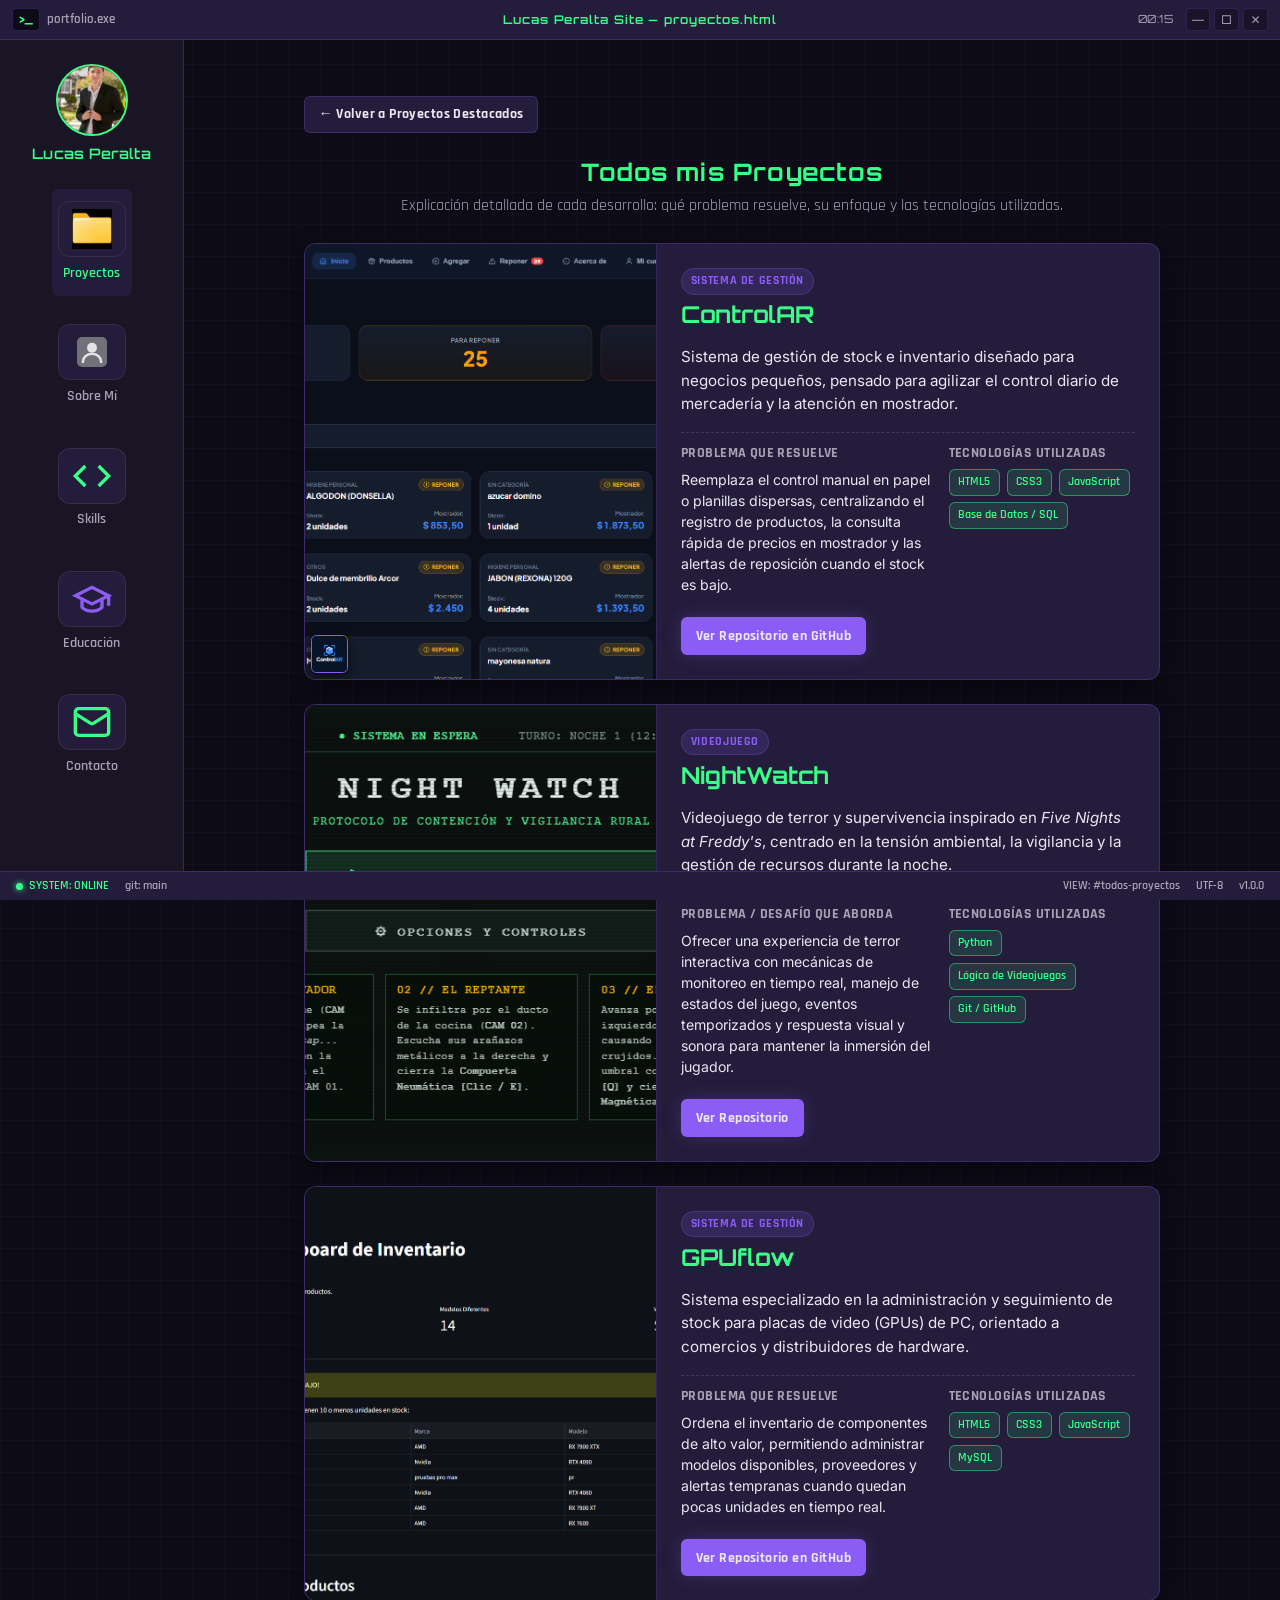
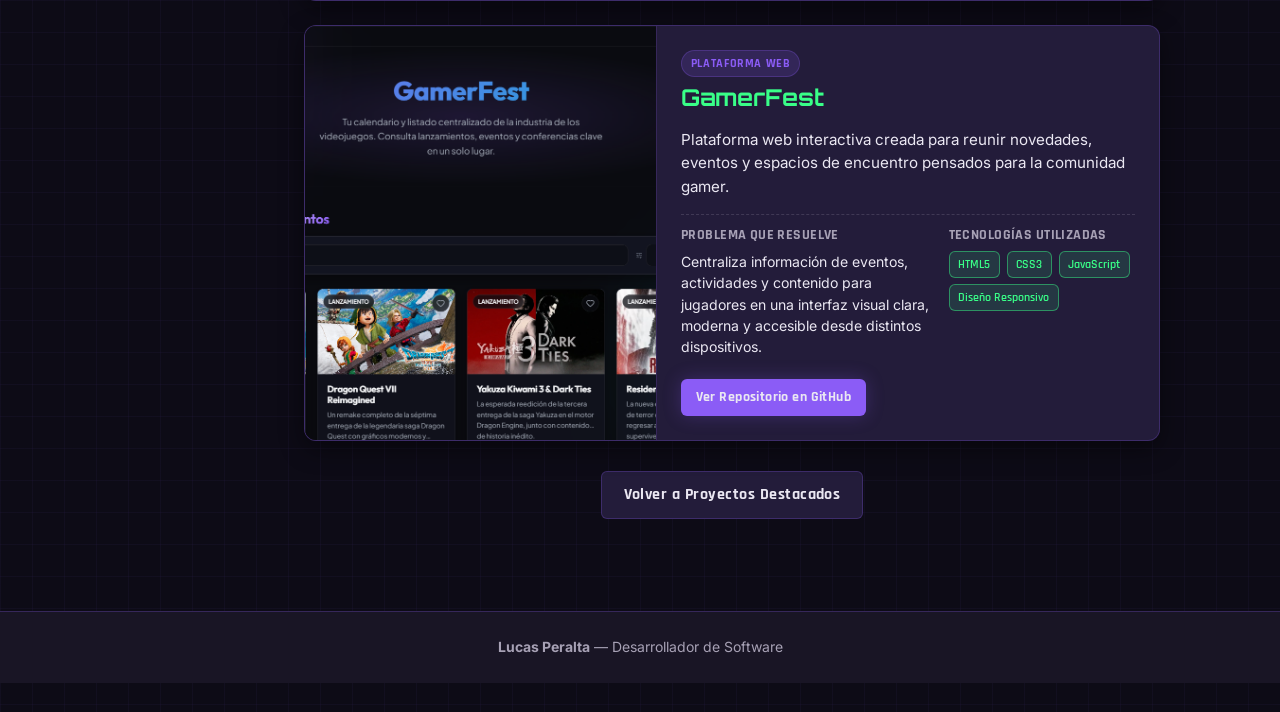
==== commit c433aa88: "Agrega URL del repositorio de NightWatch" ====
--- a/proyectos.html
+++ b/proyectos.html
@@ -249,9 +249,9 @@
                             </div>
 
                             <div class="project-detail-card__actions">
-                                <a href="https://github.com/lucasperalta10" target="_blank" rel="noopener noreferrer"
+                                <a href="https://github.com/lucasperalta10/NightWatchJuego" target="_blank" rel="noopener noreferrer"
                                     class="btn btn--primary btn--sm">
-                                    Ver en GitHub
+                                    Ver Repositorio
                                 </a>
                             </div>
                         </div>
